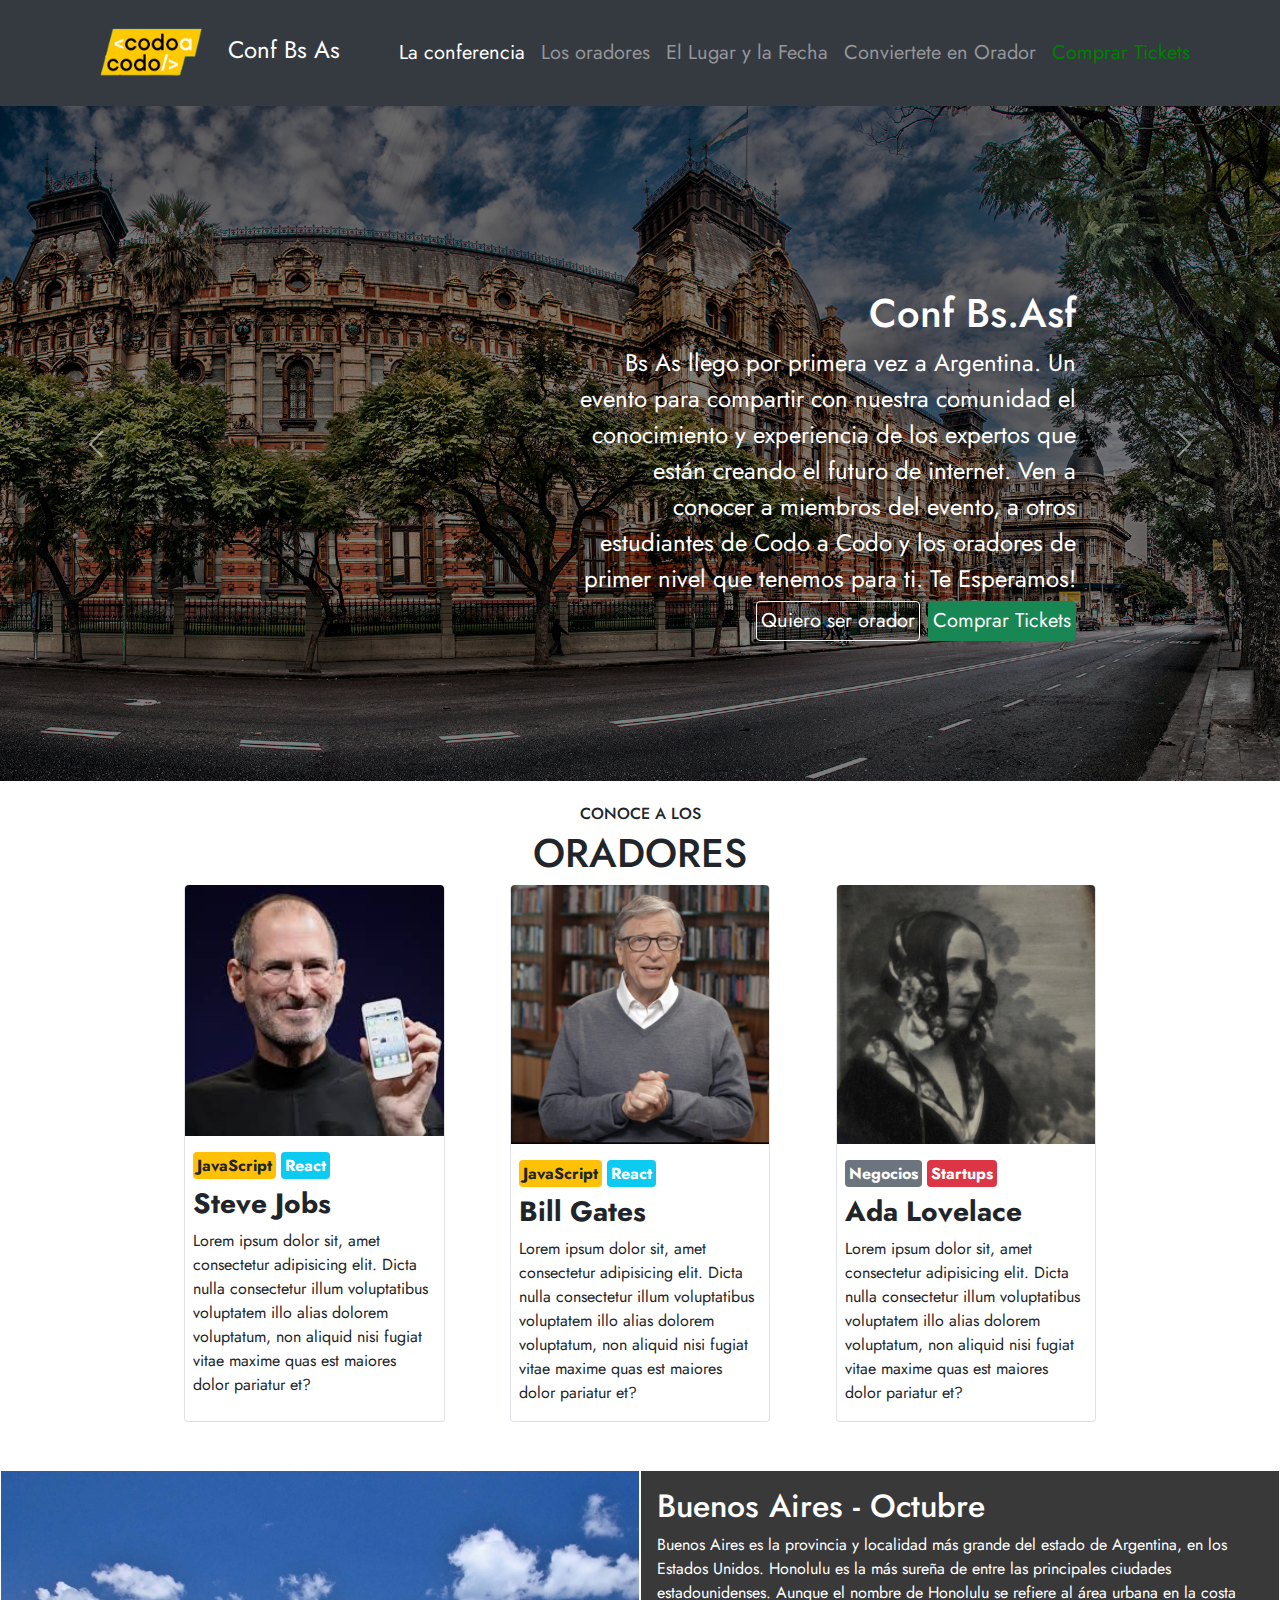
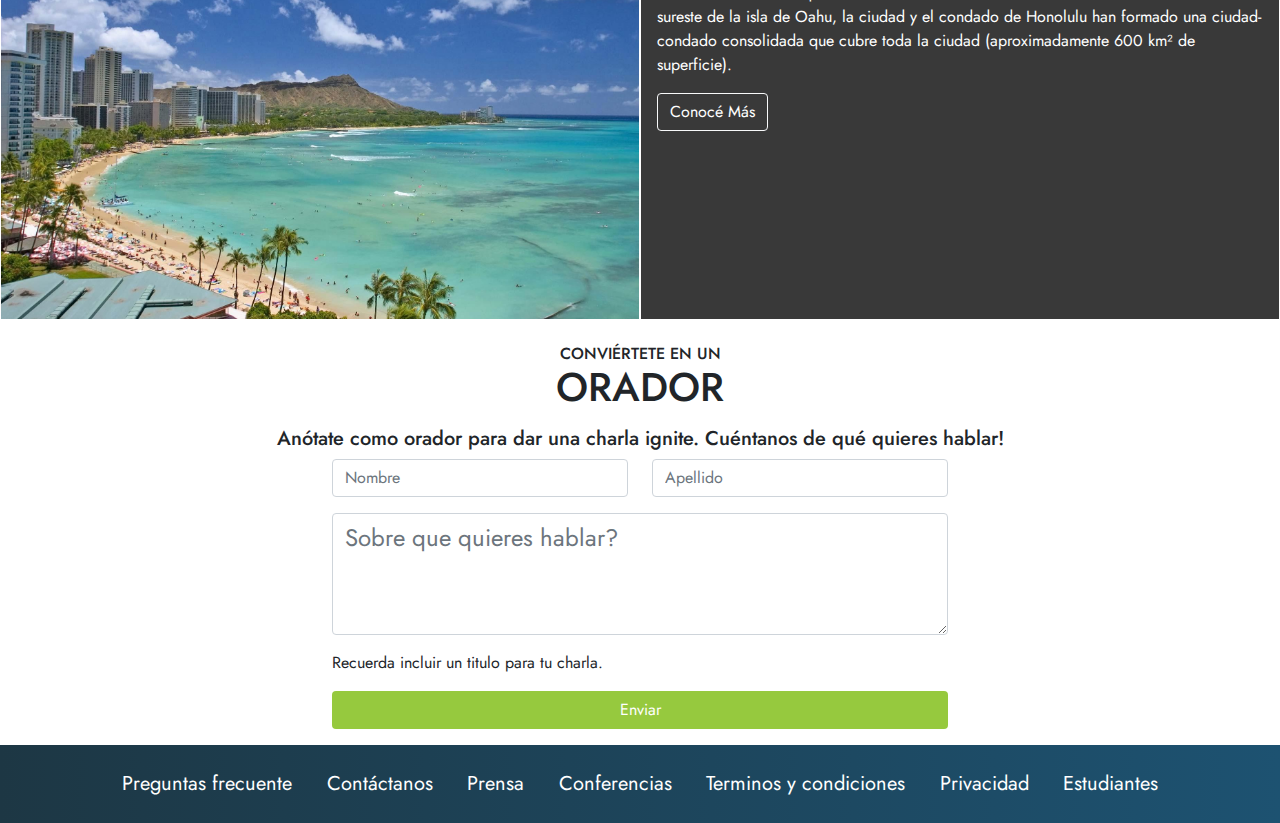
==== index.html @ 2b35a5bc "Primera version del proyecto" ====
<!doctype  html>
<html lang="es">
    <head>
        <meta charset="utf-8">
        <meta http-equiv="X-UA-Compatible" content="IE=edge">
        <meta name="viewport" content="width=device-width, initial-scale=1.0">
        <title>Proyecto</title>
        <link rel="shortcut icon" href="favicon.ico" type="image/x-icon">
        <link href="./css/bootstrap.min.css" rel="stylesheet">
        <link rel="stylesheet" href="./css/style.css"> 
    </head>
    <body>      
        <header>
            <nav class="navbar navbar-expand-lg navbar-light">
                <div class="container-fluid container-lg">
                  <a class="navbar-brand" href="#">
                    <img src="./assets/img/codoacodo.png" alt="Logo de codo a codo" width="140" height="auto">
                    <span class="text-white fs-4">Conf Bs As</span>
                  </a>
                  <button class="navbar-toggler" type="button" data-bs-toggle="collapse" data-bs-target="#navbarNav" aria-controls="navbarNav" aria-expanded="false" aria-label="Toggle navigation">
                    <span class="navbar-toggler-icon"></span>
                  </button>
                  <div class="collapse navbar-collapse justify-content-end" id="navbarNav">
                    <ul class="navbar-nav">
                      <li class="nav-item">
                        <a class="nav-link fs-5 active" aria-current="page" href="#">La conferencia</a>
                      </li>
                      <li class="nav-item">
                        <a class="nav-link fs-5" href="#speakers">Los oradores</a>
                      </li>
                      <li class="nav-item">
                        <a class="nav-link fs-5" href="#placeDate">El Lugar y la Fecha</a>
                      </li>

                      <li class="nav-item">
                        <a class="nav-link fs-5" href="#form">Conviertete en Orador</a>
                      </li>

                      <li class="nav-item">
                        <a class="nav-link fs-5" href="./pages/comprar_tickets.html">Comprar Tickets</a>
                      </li>
                    </ul>
                  </div>
                </div>
            </nav>   
            <div id="carouselExampleControls" class="carousel slide" data-bs-ride="carousel">
                <div class="carousel-inner">
                    <div class="carousel-item active carrousel-item-img-one">
                        <div class="carousel-caption">
                            <div class="container">
                                <div class="row justify-content-center justify-content-sm-end">
                                    <div class="col-8 col-lg-12 d-flex justify-content-center justify-content-sm-end">
                                        <h1>Conf Bs.Asf</h1>
                                    </div>
                                    <div class="col-8 col-md-10 col-lg-10 col-xl-7 d-none d-md-block text-end mb-1 fs-4">
                                            Bs As llego por primera vez a Argentina. Un evento para compartir con nuestra comunidad el conocimiento y experiencia de los expertos que están 
                                            creando el futuro de internet. Ven a conocer a miembros del evento, a otros estudiantes de Codo a Codo y los oradores de primer nivel que tenemos para ti. 
                                            Te Esperamos! 
                                    </div>
                                    <div class="col-12 d-flex justify-content-center align-items-start justify-content-sm-end">
                                        <a href="#form" class="btn btn-outline-light text-white fs-5 mb-2 p-1">Quiero ser orador</a>
                                        <a href="./pages/comprar_tickets.html" class="btn btn-success text-white fs-5 ms-1 ms-md-2 p-1">Comprar Tickets</a>
                                    </div>                         
                                </div>
                            </div>                         
                        </div>
                    </div>
                    <div class="carousel-item carrousel-item-img-two">
                        <div class="carousel-caption">
                            <div class="container">
                                <div class="row justify-content-center justify-content-sm-end">
                                    <div class="col-8 col-lg-12 d-flex justify-content-center justify-content-sm-end">
                                        <h1>Conf Bs.Asf</h1>
                                    </div>
                                    <div class="col-8 col-md-10 col-lg-10 col-xl-7 d-none d-md-block text-end mb-1 fs-4">
                                            Bs As llego por primera vez a Argentina. Un evento para compartir con nuestra comunidad el conocimiento y experiencia de los expertos que están 
                                            creando el futuro de internet. Ven a conocer a miembros del evento, a otros estudiantes de Codo a Codo y los oradores de primer nivel que tenemos para ti. 
                                            Te Esperamos! 
                                    </div>
                                    <div class="col-12 d-flex justify-content-center align-items-start justify-content-sm-end">
                                        <a href="#form" class="btn btn-outline-light text-white fs-5 mb-2 p-1">Quiero ser orador</a>
                                        <a href="./pages/comprar_tickets.html" class="btn btn-success text-white fs-5 ms-1 ms-md-2 p-1">Comprar Tickets</a>
                                    </div>                         
                                </div>
                            </div>                         
                        </div>
                    </div>
                    <div class="carousel-item carrousel-item-img-three">
                        <div class="carousel-caption">
                            <div class="container">
                                <div class="row justify-content-center justify-content-sm-end">
                                    <div class="col-8 col-lg-12 d-flex justify-content-center justify-content-sm-end">
                                        <h1>Conf Bs.Asf</h1>
                                    </div>
                                    <div class="col-8 col-md-10 col-lg-10 col-xl-7 d-none d-md-block text-end mb-1 fs-4">
                                            Bs As llego por primera vez a Argentina. Un evento para compartir con nuestra comunidad el conocimiento y experiencia de los expertos que están 
                                            creando el futuro de internet. Ven a conocer a miembros del evento, a otros estudiantes de Codo a Codo y los oradores de primer nivel que tenemos para ti. 
                                            Te Esperamos! 
                                    </div>
                                    <div class="col-12 d-flex justify-content-center align-items-start justify-content-sm-end">
                                        <a href="#form" class="btn btn-outline-light text-white fs-5 mb-2 p-1">Quiero ser orador</a>
                                        <a href="./pages/comprar_tickets.html" class="btn btn-success text-white fs-5 ms-1 ms-md-2 p-1">Comprar Tickets</a>
                                    </div>                         
                                </div>
                            </div>                         
                        </div>
                    </div>
                </div>
                <button class="carousel-control-prev" type="button" data-bs-target="#carouselExampleControls" data-bs-slide="prev">
                    <span class="carousel-control-prev-icon" aria-hidden="true"></span>
                    <span class="visually-hidden">Previous</span>
                </button>
                <button class="carousel-control-next" type="button" data-bs-target="#carouselExampleControls" data-bs-slide="next">
                    <span class="carousel-control-next-icon" aria-hidden="true"></span>
                    <span class="visually-hidden">Next</span>
                </button>
            </div>        
        </header>
        <main>
            <section id="speakers" class="container-fluid mb-4">
                <div class="row">
                    <div class="col-12">
                        <h2 class="text-center fs-1">
                            <span class="fs-6">
                                CONOCE A LOS
                            </span>
                            <br> 
                            ORADORES
                        </h2>
                    </div> 
                </div>
                <div class="row justify-content-center">
                    <div class="col-10 col-sm-8 col-md-12 col-lg-10 d-md-flex justify-content-sm-evenly">
                        <div class="col-12 col-md-3 col-lg-3 card border border-top-0 rounded mb-4">
                            <img src="./assets/img/steve.jpg" alt="Imagen de Steve Jobs" class="rounded-top">
                            <div class="card-body card-body-fix">
                                <h6 class="d-inline-block bg-warning rounded p-1 fw-bold">JavaScript</h6>
                                <h6 class="d-inline-block bg-info rounded p-1 fw-bold text-white">React</h6>
                                <h3 class="card-title fw-bold">Steve Jobs</h3>
                                <p class="card-text">Lorem ipsum dolor sit, amet consectetur adipisicing elit. Dicta nulla consectetur illum voluptatibus voluptatem illo alias dolorem voluptatum, non aliquid nisi fugiat vitae maxime quas est maiores dolor pariatur et?</p>
                            </div>
                        </div>
                        <div class="col-12 col-md-3 col-lg-3 card border border-top-0 rounded mb-4">
                            <img src="./assets/img/bill.jpg" alt="Imagen de Bill Gates" class="rounded-top">
                            <div class="card-bod card-body-fix">
                                <h6 class="d-inline-block bg-warning rounded p-1 fw-bold">JavaScript</h6>
                                <h6 class="d-inline-block bg-info rounded p-1 fw-bold text-white">React</h6>
                                <h3 class="card-title fw-bold">Bill Gates</h3>
                                <p class="card-text">Lorem ipsum dolor sit, amet consectetur adipisicing elit. Dicta nulla consectetur illum voluptatibus voluptatem illo alias dolorem voluptatum, non aliquid nisi fugiat vitae maxime quas est maiores dolor pariatur et?</p>
                            </div>
                        </div>
                        <div class="col-12 col-md-3 col-lg-3 card border border-top-0 rounded mb-4">
                            <img src="./assets/img/ada.jpeg" alt="Imagen de Ada Lovelace" class="rounded-top">
                            <div class="card-body card-body-fix">
                                <h6 class="d-inline-block bg-secondary rounded p-1 fw-bold text-white">Negocios</h6>
                                <h6 class="d-inline-block bg-danger rounded p-1 fw-bold text-white">Startups</h6>
                                <h3 class="card-title fw-bold">Ada Lovelace</h3>
                                <p class="card-text">Lorem ipsum dolor sit, amet consectetur adipisicing elit. Dicta nulla consectetur illum voluptatibus voluptatem illo alias dolorem voluptatum, non aliquid nisi fugiat vitae maxime quas est maiores dolor pariatur et?</p>
                            </div>
                        </div>
                    </div>
                </div>    
           </section>
           <section id="placeDate" class="container-fluid">
                <div class="row">
                    <div class="col-12 col-md-6 placeDateLeft border border-1 border-white">                   
                    </div>
                    <div class="col-12 col-md-6 placeDateRight border border-1 border-white p-3">
                        <h2>Buenos Aires - Octubre</h2>
                        <p>
                            Buenos Aires es la provincia y localidad más grande del estado de Argentina, en los Estados Unidos. Honolulu es la más sureña de entre las principales ciudades estadounidenses. Aunque el nombre de Honolulu se refiere al área urbana en la costa sureste de la isla de Oahu, la ciudad y el condado de Honolulu han formado una ciudad-condado consolidada que cubre toda la ciudad (aproximadamente 600 km² de superficie).
                        </p>
                        <a href="#" class="btn btn-outline-light text-white">Conocé Más</a>
                    </div>
                </div>
            </section> 
            <section id="form" class="container-fluid mt-4">
                <div class="row m-2">
                    <div class="col-12 text-center">
                        <h6 class="">
                            CONVIÉRTETE EN UN
                            <br> 
                            <span class="fs-1">
                                ORADOR
                            </span>                            
                        </h6>                    
                    </div>
                </div>
                <div class="row justify-content-center">
                    <div class="col-10 text-center">
                        <h5>Anótate como orador para dar una charla ignite. Cuéntanos de qué quieres hablar!</h5>
                    </div>
                </div>
                <div class="row justify-content-center">
                    <div class="col-10 col-sm-7 col-md-5 col-lg-3 mb-3">
                        <input type="text" class="form-control" placeholder="Nombre" required>                           
                    </div>
                    <div class="col-10 col-sm-7 col-md-5 col-lg-3 mb-3">
                        <input type="text" class="form-control" placeholder="Apellido" required>                       
                    </div> 
                </div>
                <div class="row justify-content-center">
                    <div class="col-10 col-sm-7 col-md-10 col-lg-6 mb-3">
                        <textarea class="form-control fs-4" rows="3" placeholder="Sobre que quieres hablar?" required></textarea>
                    </div>
                </div>
                <div class="row justify-content-center">
                    <div class="col-10 col-sm-7 col-md-10 col-lg-6 mb-3">
                        Recuerda incluir un titulo para tu charla.
                    </div>
                </div>
                <div class="row justify-content-center">
                    <div class="col-10 col-sm-7 col-md-10 col-lg-6 mb-3">
                        <input type="submit" class="btn btn-send w-100 text-white" value="Enviar">
                    </div>
                </div>
           </section>    
        </main>       
        <footer>
            <div class="container">
                <div class="row row justify-content-center">
                    <div class="col-12">
                        <nav class="navbar navbar-expand-lg navbar-dark">
                            <div class="container-fluid d-block text-center d-md-flex">
                              <a class="nav-link text-white fs-5 p-3" href="#">
                                  Preguntas frecuente
                              </a>
                              <a class="nav-link text-white fs-5 p-3" href="#">
                                  Contáctanos
                              </a>
                              <a class="nav-link text-white fs-5 p-3" href="#">
                                  Prensa
                              </a>
                              <a class="nav-link text-white fs-5 p-3" href="#">
                                  Conferencias
                              </a>
                              <a class="nav-link text-white fs-5 p-3" href="#">
                                  Terminos y condiciones
                              </a>
                              <a class="nav-link text-white fs-5 p-3" href="#">
                                  Privacidad
                              </a>
                              <a class="nav-link text-white fs-5 p-3" href="#">
                                  Estudiantes
                              </a>
                            </div>
                          </nav>
                    </div>
                </div>                
            </div>            
        </footer>        
        <script src="./js/bootstrap.bundle.min.js"></script>
    </body>
</html>
---- css/style.css ----
@import url('https://fonts.googleapis.com/css2?family=Jost:wght@200;300;400;700&display=swap');

*{
    margin:0;
    padding:0;
    box-sizing: border-box;
}

body {
    font-family: 'Jost', sans-serif;
    font-weight: 400;
    width: 100%;
    height: 100vh;
}

/* ----------------  header ------------------------*/

header {    
    height: auto;
}

header .navbar {
    background-color: rgba(53, 58, 64, 1);    
}

.navbar-brand img {
    width: 30vw;
    max-width: 140px;
    height: auto;
}

.navbar-light .navbar-nav .nav-link {
    color:#949699;
}

.navbar-light .navbar-nav .nav-link.active{
    color: white;
}

.navbar-light .navbar-nav .nav-item:last-child a{
    color: green;
}

.carrousel-item-img-one, .carrousel-item-img-two, .carrousel-item-img-three {
    width: 100%;
    height: 40vh;
    background-size: cover;
    background-position-x: center;
    background-position-y: center;
}

.carrousel-item-img-one {
    background-image: linear-gradient(to bottom, rgba(0, 0, 0, 0.5), rgba(0, 0, 0, 0.5)), url(../assets/img/ba1.jpg);    
}

.carrousel-item-img-two {
    background-image: linear-gradient(to bottom, rgba(0, 0, 0, 0.5), rgba(0, 0, 0, 0.5)), url(../assets/img/ba2.jpg);    
}

.carrousel-item-img-three {
    background-image: linear-gradient(to bottom, rgba(0, 0, 0, 0.5), rgba(0, 0, 0, 0.5)), url(../assets/img/ba3.jpg);    
}

/* ------------------- Speakers ------------------------*/

.card-body-fix {
    padding: 1rem 1rem;
}

/* -------------------- Place --------------------------*/

.placeDateLeft {
    background-image:url("../assets/img/honolulu.jpg");
    background-size: cover;
    background-position: center bottom;
    background-repeat: no-repeat;
    height: 35vh;
}

.placeDateRight {
    background-color: rgb(57, 57, 57);
    color:white;
    height: auto;
}

.placeDateRight a {
    margin-bottom: 2rem;
}

/* -------------------- Form --------------------------*/

.btn-send {
    background-color: #96c93e;
}

/* -------------------- Footer --------------------------*/

footer {
    background-image: linear-gradient(to right, rgba(29,55,68, 1), rgba(29,82,113,1));
}

@media screen and (min-width: 767px ) {
    .placeDateLeft, .placeDateRight {
        height: 50vh;
    }

    .placeDateLeft {
        background-position: left bottom;
    }

   .carrousel-item-img-one, .carrousel-item-img-two, .carrousel-item-img-three {
        height: 50vh;
    }

    .card-body-fix {
        padding: 1rem 0.5rem;
    }
}

@media screen and (min-width: 992px ) {
    .carrousel-item-img-one, .carrousel-item-img-two, .carrousel-item-img-three {
        height: 75vh;
    }

    .carousel-caption {
        bottom: 7rem;
    }
}
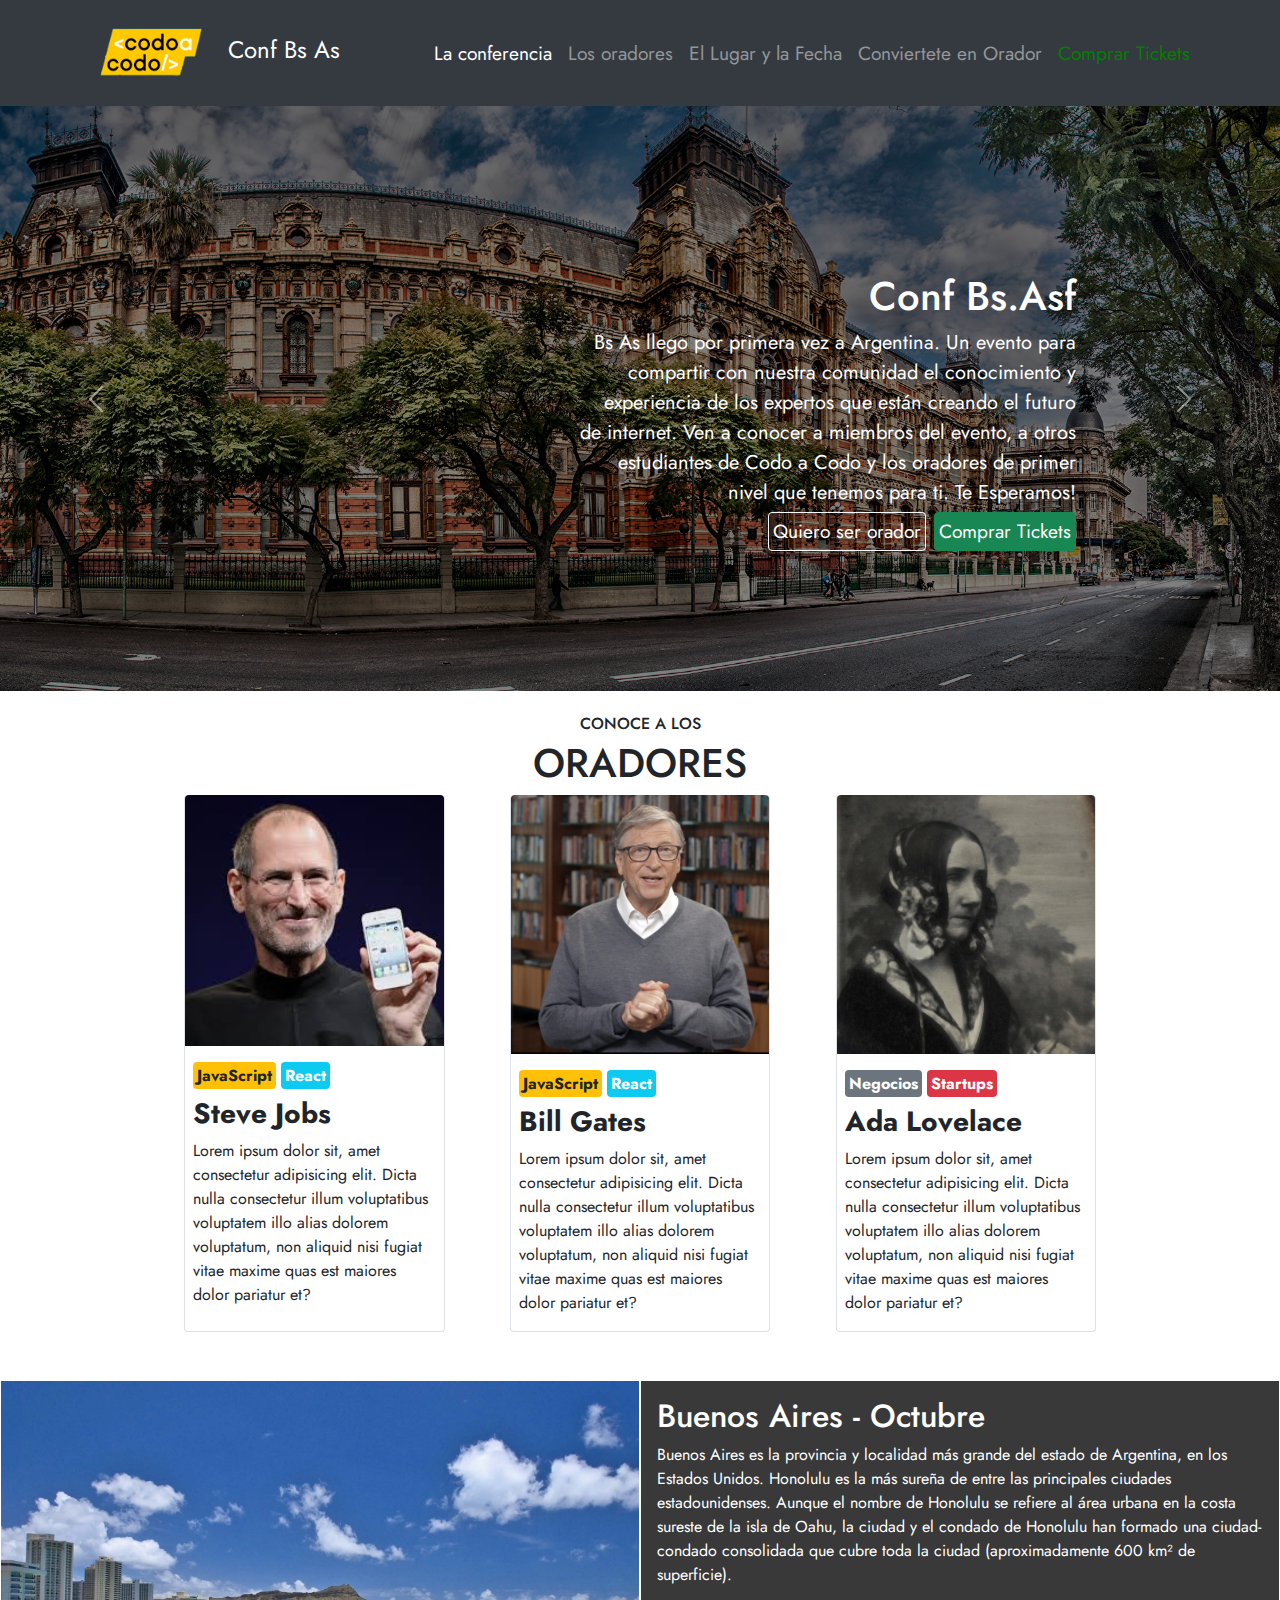
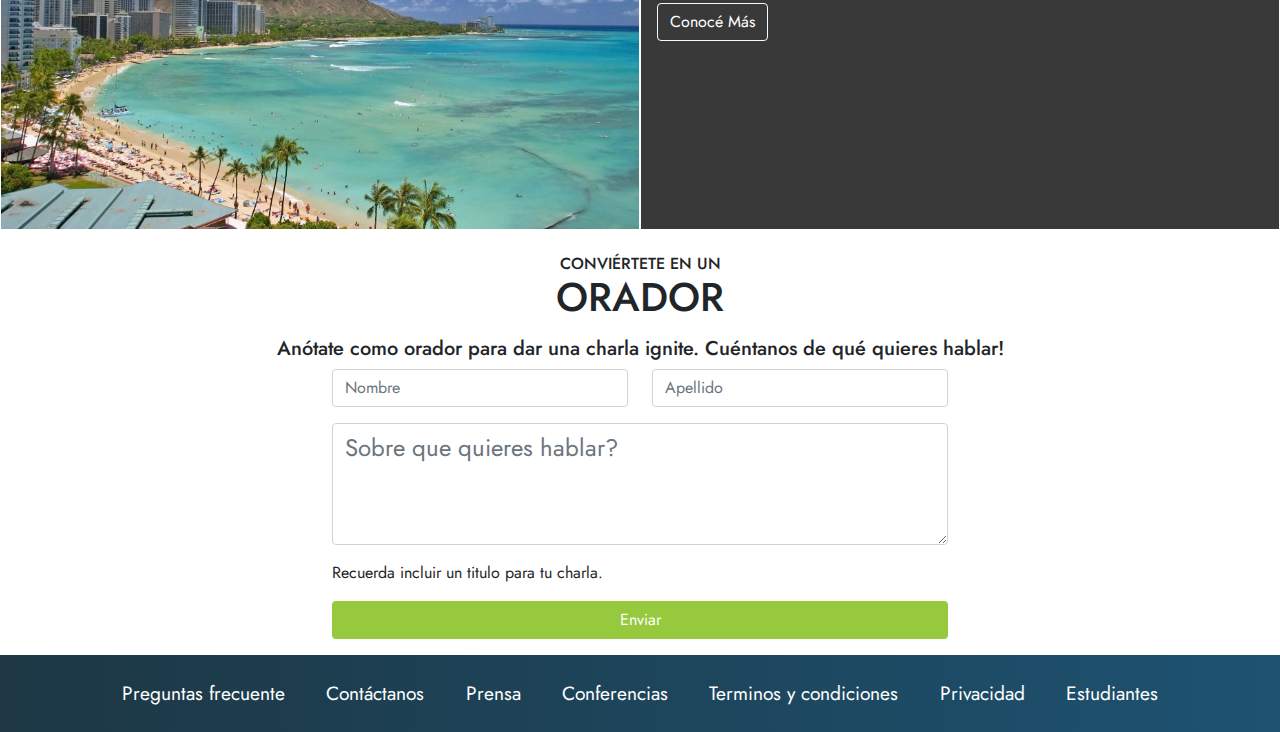
==== commit d5bc598e: "Ajuste de fuentes, Ajuste en la visualización horizontal" ====
--- a/index.html
+++ b/index.html
@@ -23,21 +23,21 @@
                   <div class="collapse navbar-collapse justify-content-end" id="navbarNav">
                     <ul class="navbar-nav">
                       <li class="nav-item">
-                        <a class="nav-link fs-5 active" aria-current="page" href="#">La conferencia</a>
-                      </li>
-                      <li class="nav-item">
-                        <a class="nav-link fs-5" href="#speakers">Los oradores</a>
-                      </li>
-                      <li class="nav-item">
-                        <a class="nav-link fs-5" href="#placeDate">El Lugar y la Fecha</a>
+                        <a class="nav-link fsNavHeader active" aria-current="page" href="#">La conferencia</a>
+                      </li>
+                      <li class="nav-item">
+                        <a class="nav-link fsNavHeader" href="#speakers">Los oradores</a>
+                      </li>
+                      <li class="nav-item">
+                        <a class="nav-link fsNavHeader" href="#placeDate">El Lugar y la Fecha</a>
                       </li>
 
                       <li class="nav-item">
-                        <a class="nav-link fs-5" href="#form">Conviertete en Orador</a>
+                        <a class="nav-link fsNavHeader" href="#form">Conviertete en Orador</a>
                       </li>
 
                       <li class="nav-item">
-                        <a class="nav-link fs-5" href="./pages/comprar_tickets.html">Comprar Tickets</a>
+                        <a class="nav-link fsNavHeader" href="./pages/comprar_tickets.html">Comprar Tickets</a>
                       </li>
                     </ul>
                   </div>
@@ -52,14 +52,14 @@
                                     <div class="col-8 col-lg-12 d-flex justify-content-center justify-content-sm-end">
                                         <h1>Conf Bs.Asf</h1>
                                     </div>
-                                    <div class="col-8 col-md-10 col-lg-10 col-xl-7 d-none d-md-block text-end mb-1 fs-4">
+                                    <div class="col-8 col-md-10 col-lg-10 col-xl-7 d-none d-md-block text-end mb-1 fs-5">
                                             Bs As llego por primera vez a Argentina. Un evento para compartir con nuestra comunidad el conocimiento y experiencia de los expertos que están 
                                             creando el futuro de internet. Ven a conocer a miembros del evento, a otros estudiantes de Codo a Codo y los oradores de primer nivel que tenemos para ti. 
                                             Te Esperamos! 
                                     </div>
                                     <div class="col-12 d-flex justify-content-center align-items-start justify-content-sm-end">
-                                        <a href="#form" class="btn btn-outline-light text-white fs-5 mb-2 p-1">Quiero ser orador</a>
-                                        <a href="./pages/comprar_tickets.html" class="btn btn-success text-white fs-5 ms-1 ms-md-2 p-1">Comprar Tickets</a>
+                                        <a href="#form" class="btn btn-outline-light btnSpeaker text-white mb-2 p-1">Quiero ser orador</a>
+                                        <a href="./pages/comprar_tickets.html" class="btn btn-success btnBuytickets text-white ms-1 ms-md-2 p-1">Comprar Tickets</a>
                                     </div>                         
                                 </div>
                             </div>                         
@@ -72,14 +72,14 @@
                                     <div class="col-8 col-lg-12 d-flex justify-content-center justify-content-sm-end">
                                         <h1>Conf Bs.Asf</h1>
                                     </div>
-                                    <div class="col-8 col-md-10 col-lg-10 col-xl-7 d-none d-md-block text-end mb-1 fs-4">
+                                    <div class="col-8 col-md-10 col-lg-10 col-xl-7 d-none d-md-block text-end mb-1 fs-5">
                                             Bs As llego por primera vez a Argentina. Un evento para compartir con nuestra comunidad el conocimiento y experiencia de los expertos que están 
                                             creando el futuro de internet. Ven a conocer a miembros del evento, a otros estudiantes de Codo a Codo y los oradores de primer nivel que tenemos para ti. 
                                             Te Esperamos! 
                                     </div>
                                     <div class="col-12 d-flex justify-content-center align-items-start justify-content-sm-end">
-                                        <a href="#form" class="btn btn-outline-light text-white fs-5 mb-2 p-1">Quiero ser orador</a>
-                                        <a href="./pages/comprar_tickets.html" class="btn btn-success text-white fs-5 ms-1 ms-md-2 p-1">Comprar Tickets</a>
+                                        <a href="#form" class="btn btn-outline-light btnSpeaker text-white mb-2 p-1">Quiero ser orador</a>
+                                        <a href="./pages/comprar_tickets.html" class="btn btn-success btnBuytickets text-white ms-1 ms-md-2 p-1">Comprar Tickets</a>
                                     </div>                         
                                 </div>
                             </div>                         
@@ -92,14 +92,14 @@
                                     <div class="col-8 col-lg-12 d-flex justify-content-center justify-content-sm-end">
                                         <h1>Conf Bs.Asf</h1>
                                     </div>
-                                    <div class="col-8 col-md-10 col-lg-10 col-xl-7 d-none d-md-block text-end mb-1 fs-4">
+                                    <div class="col-8 col-md-10 col-lg-10 col-xl-7 d-none d-md-block text-end mb-1 fs-5">
                                             Bs As llego por primera vez a Argentina. Un evento para compartir con nuestra comunidad el conocimiento y experiencia de los expertos que están 
                                             creando el futuro de internet. Ven a conocer a miembros del evento, a otros estudiantes de Codo a Codo y los oradores de primer nivel que tenemos para ti. 
                                             Te Esperamos! 
                                     </div>
                                     <div class="col-12 d-flex justify-content-center align-items-start justify-content-sm-end">
-                                        <a href="#form" class="btn btn-outline-light text-white fs-5 mb-2 p-1">Quiero ser orador</a>
-                                        <a href="./pages/comprar_tickets.html" class="btn btn-success text-white fs-5 ms-1 ms-md-2 p-1">Comprar Tickets</a>
+                                        <a href="#form" class="btn btn-outline-light btnSpeaker text-white mb-2 p-1">Quiero ser orador</a>
+                                        <a href="./pages/comprar_tickets.html" class="btn btn-success btnBuytickets text-white ms-1 ms-md-2 p-1">Comprar Tickets</a>
                                     </div>                         
                                 </div>
                             </div>                         
@@ -130,7 +130,7 @@
                     </div> 
                 </div>
                 <div class="row justify-content-center">
-                    <div class="col-10 col-sm-8 col-md-12 col-lg-10 d-md-flex justify-content-sm-evenly">
+                    <div class="col-9 col-sm-8 col-md-12 col-lg-10 d-md-flex justify-content-sm-evenly">
                         <div class="col-12 col-md-3 col-lg-3 card border border-top-0 rounded mb-4">
                             <img src="./assets/img/steve.jpg" alt="Imagen de Steve Jobs" class="rounded-top">
                             <div class="card-body card-body-fix">
@@ -188,7 +188,9 @@
                 </div>
                 <div class="row justify-content-center">
                     <div class="col-10 text-center">
-                        <h5>Anótate como orador para dar una charla ignite. Cuéntanos de qué quieres hablar!</h5>
+                        <h5>
+                            Anótate como orador para dar una charla ignite. Cuéntanos de qué quieres hablar!
+                        </h5>
                     </div>
                 </div>
                 <div class="row justify-content-center">
@@ -222,25 +224,25 @@
                     <div class="col-12">
                         <nav class="navbar navbar-expand-lg navbar-dark">
                             <div class="container-fluid d-block text-center d-md-flex">
-                              <a class="nav-link text-white fs-5 p-3" href="#">
+                              <a class="nav-link fsNavFooter text-white p-md-3" href="#">
                                   Preguntas frecuente
                               </a>
-                              <a class="nav-link text-white fs-5 p-3" href="#">
+                              <a class="nav-link fsNavFooter text-white p-md-3" href="#">
                                   Contáctanos
                               </a>
-                              <a class="nav-link text-white fs-5 p-3" href="#">
+                              <a class="nav-link fsNavFooter text-white p-md-3" href="#">
                                   Prensa
                               </a>
-                              <a class="nav-link text-white fs-5 p-3" href="#">
+                              <a class="nav-link fsNavFooter text-white p-md-3" href="#">
                                   Conferencias
                               </a>
-                              <a class="nav-link text-white fs-5 p-3" href="#">
+                              <a class="nav-link fsNavFooter text-white p-md-3" href="#">
                                   Terminos y condiciones
                               </a>
-                              <a class="nav-link text-white fs-5 p-3" href="#">
+                              <a class="nav-link fsNavFooter text-white p-md-3" href="#">
                                   Privacidad
                               </a>
-                              <a class="nav-link text-white fs-5 p-3" href="#">
+                              <a class="nav-link fsNavFooter text-white p-md-3" href="#">
                                   Estudiantes
                               </a>
                             </div>
--- a/css/style.css
+++ b/css/style.css
@@ -39,6 +39,10 @@
 
 .navbar-light .navbar-nav .nav-item:last-child a{
     color: green;
+}
+
+.fsNavHeader, .btnSpeaker, .btnBuytickets {
+    font-size: 0.9em;
 }
 
 .carrousel-item-img-one, .carrousel-item-img-two, .carrousel-item-img-three {
@@ -99,7 +103,17 @@
     background-image: linear-gradient(to right, rgba(29,55,68, 1), rgba(29,82,113,1));
 }
 
-@media screen and (min-width: 767px ) {
+.fsNavFooter {
+    font-size: 0.9em;
+}
+
+/*@media screen and (max-width: 600px) {
+    .carrousel-item-img-one, .carrousel-item-img-two, .carrousel-item-img-three {
+        height: 40vh;
+    }
+}*/
+
+@media screen and (min-width: 768px ) {
     .placeDateLeft, .placeDateRight {
         height: 50vh;
     }
@@ -108,21 +122,49 @@
         background-position: left bottom;
     }
 
-   .carrousel-item-img-one, .carrousel-item-img-two, .carrousel-item-img-three {
+   /*.carrousel-item-img-one, .carrousel-item-img-two, .carrousel-item-img-three {
         height: 50vh;
-    }
+    }*/
 
     .card-body-fix {
         padding: 1rem 0.5rem;
+    }
+
+    .fsNavHeader, .btnSpeaker, .btnBuytickets {
+        font-size: 1em;
+    }
+
+    .fsNavFooter {
+        font-size: 1em;
     }
 }
 
 @media screen and (min-width: 992px ) {
     .carrousel-item-img-one, .carrousel-item-img-two, .carrousel-item-img-three {
-        height: 75vh;
+        height: 65vh;
     }
 
     .carousel-caption {
         bottom: 7rem;
     }
+}
+
+@media screen and (min-width: 1200px) {
+    .fsNavHeader, .btnSpeaker, .btnBuytickets {
+        font-size: 1.2em;
+    }
+
+    .fsNavFooter {
+        font-size: 1.2em;
+    }
+}
+
+@media screen and (max-width: 992px) and (orientation: landscape) {
+    .carrousel-item-img-one, .carrousel-item-img-two, .carrousel-item-img-three {
+        height: 90vh;
+    }
+
+    .placeDateLeft, .placeDateRight {
+        height: 85vh;
+    }
 }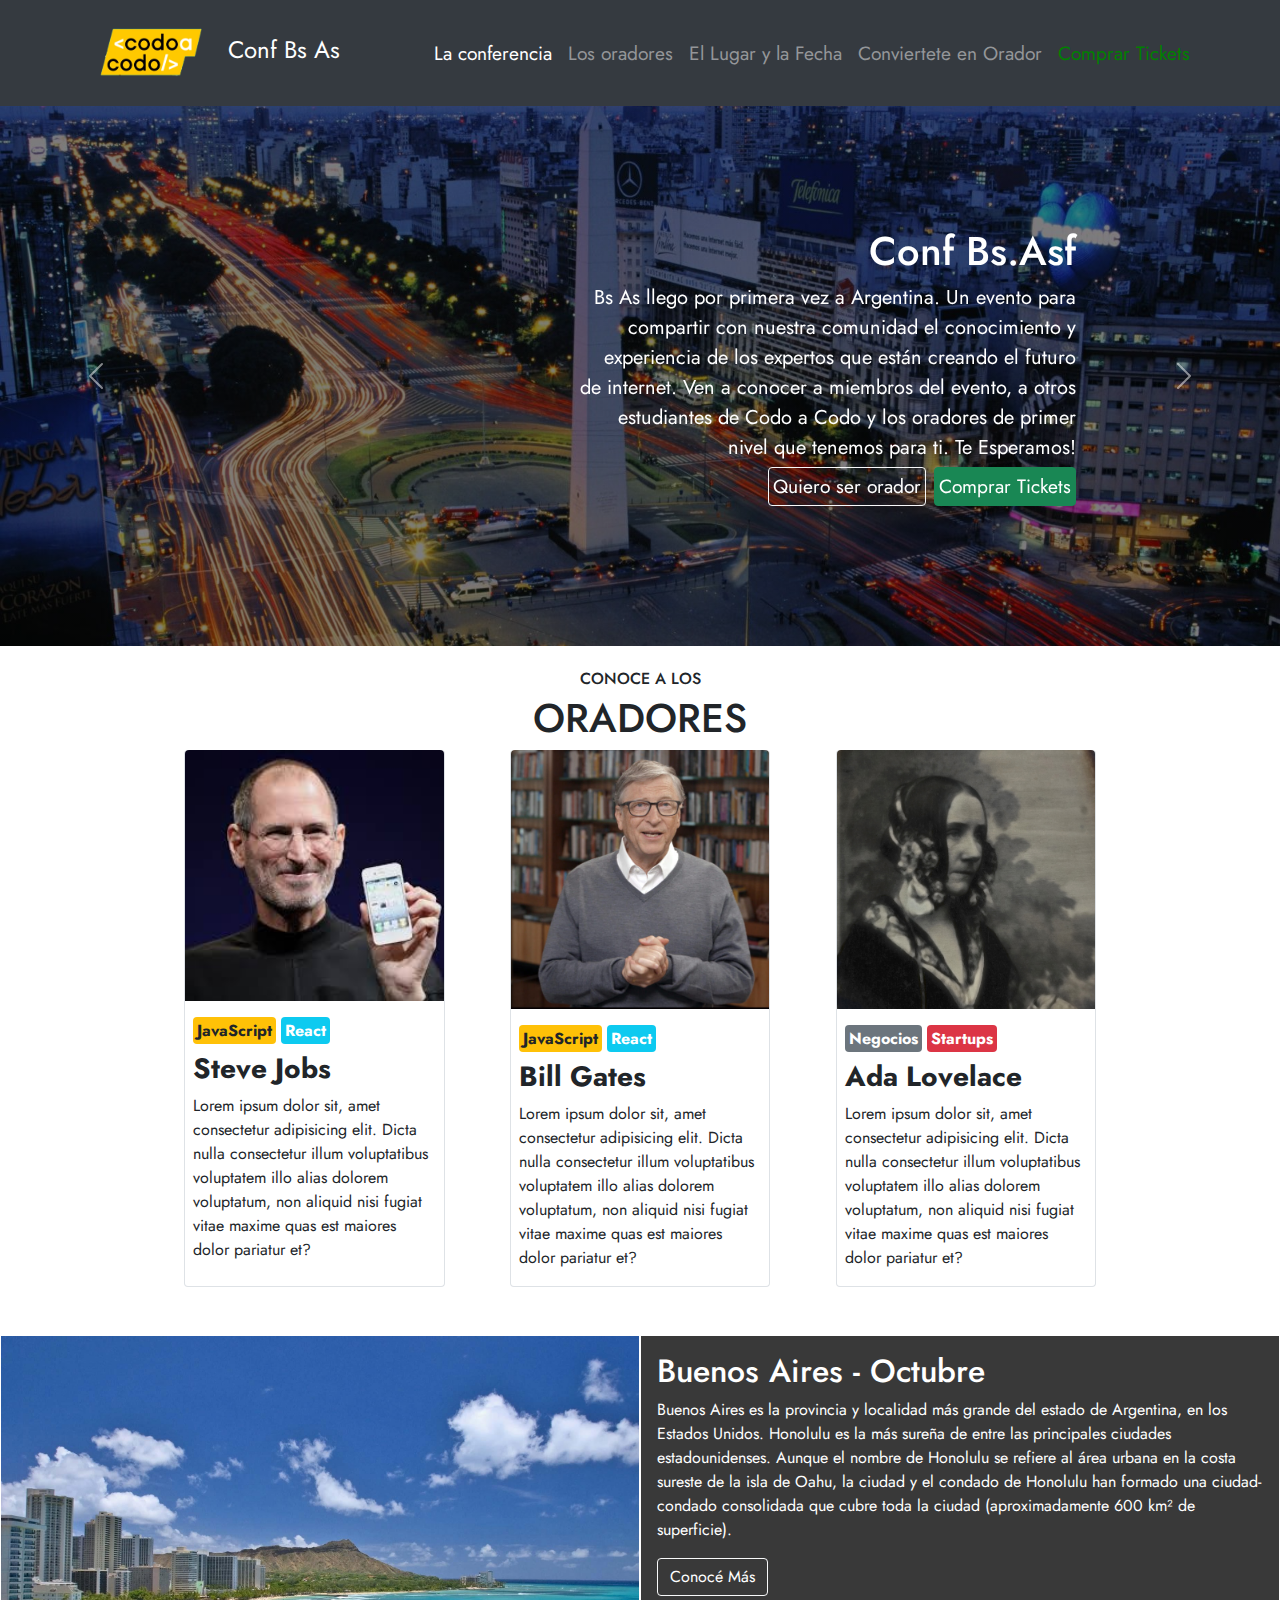
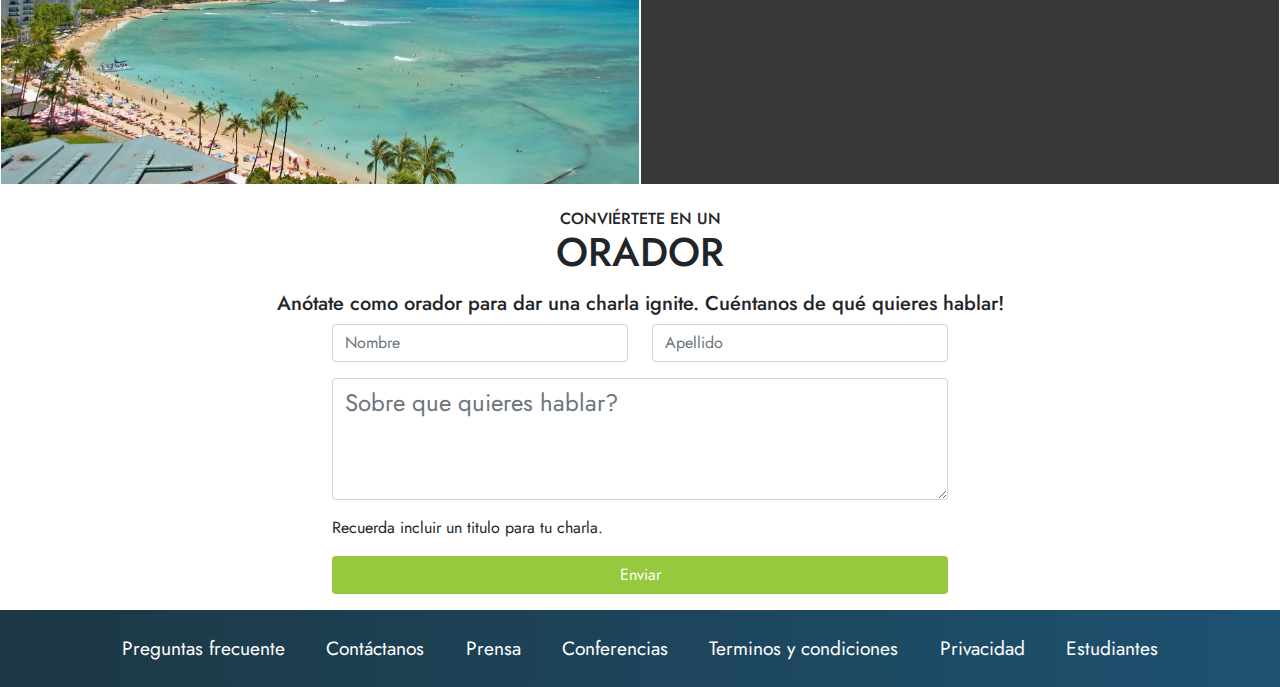
==== commit 773aadcb: "Ajuste visuales, se elimina la media query orientacion horizontal" ====
--- a/index.html
+++ b/index.html
@@ -65,7 +65,7 @@
                             </div>                         
                         </div>
                     </div>
-                    <div class="carousel-item carrousel-item-img-two">
+                    <div class="carousel-item  active carrousel-item-img-two">
                         <div class="carousel-caption">
                             <div class="container">
                                 <div class="row justify-content-center justify-content-sm-end">
@@ -85,7 +85,7 @@
                             </div>                         
                         </div>
                     </div>
-                    <div class="carousel-item carrousel-item-img-three">
+                    <div class="carousel-item  active carrousel-item-img-three">
                         <div class="carousel-caption">
                             <div class="container">
                                 <div class="row justify-content-center justify-content-sm-end">
@@ -130,7 +130,7 @@
                     </div> 
                 </div>
                 <div class="row justify-content-center">
-                    <div class="col-9 col-sm-8 col-md-12 col-lg-10 d-md-flex justify-content-sm-evenly">
+                    <div class="col-9 col-sm-7 col-md-12 col-lg-10 d-md-flex justify-content-sm-evenly">
                         <div class="col-12 col-md-3 col-lg-3 card border border-top-0 rounded mb-4">
                             <img src="./assets/img/steve.jpg" alt="Imagen de Steve Jobs" class="rounded-top">
                             <div class="card-body card-body-fix">
--- a/css/style.css
+++ b/css/style.css
@@ -107,13 +107,11 @@
     font-size: 0.9em;
 }
 
-/*@media screen and (max-width: 600px) {
+@media screen and (min-width: 768px ) {
     .carrousel-item-img-one, .carrousel-item-img-two, .carrousel-item-img-three {
-        height: 40vh;
+        height: 60vh;
     }
-}*/
 
-@media screen and (min-width: 768px ) {
     .placeDateLeft, .placeDateRight {
         height: 50vh;
     }
@@ -121,10 +119,6 @@
     .placeDateLeft {
         background-position: left bottom;
     }
-
-   /*.carrousel-item-img-one, .carrousel-item-img-two, .carrousel-item-img-three {
-        height: 50vh;
-    }*/
 
     .card-body-fix {
         padding: 1rem 0.5rem;
@@ -146,6 +140,12 @@
 
     .carousel-caption {
         bottom: 7rem;
+    }    
+}
+
+@media screen and (min-width: 1024px) {
+    .carrousel-item-img-one, .carrousel-item-img-two, .carrousel-item-img-three {
+        height: 60vh;
     }
 }
 
@@ -157,14 +157,4 @@
     .fsNavFooter {
         font-size: 1.2em;
     }
-}
-
-@media screen and (max-width: 992px) and (orientation: landscape) {
-    .carrousel-item-img-one, .carrousel-item-img-two, .carrousel-item-img-three {
-        height: 90vh;
-    }
-
-    .placeDateLeft, .placeDateRight {
-        height: 85vh;
-    }
 }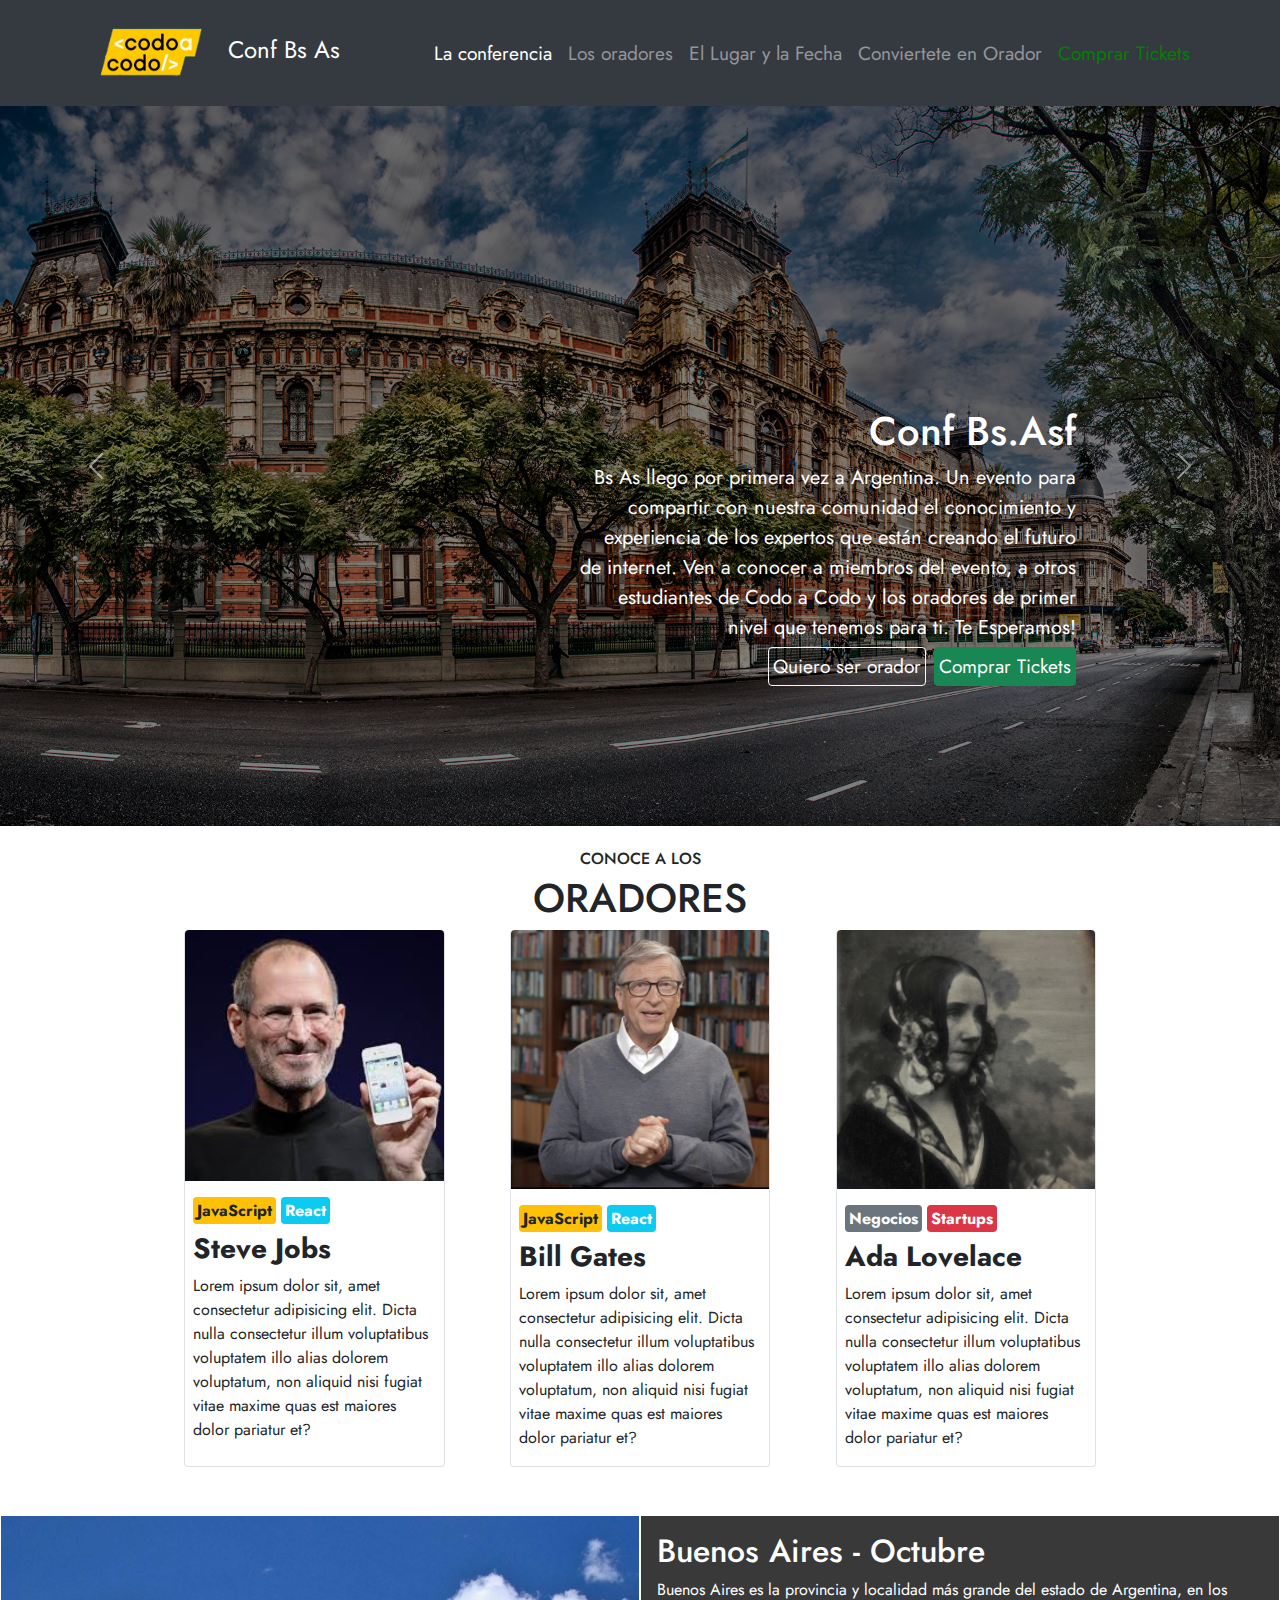
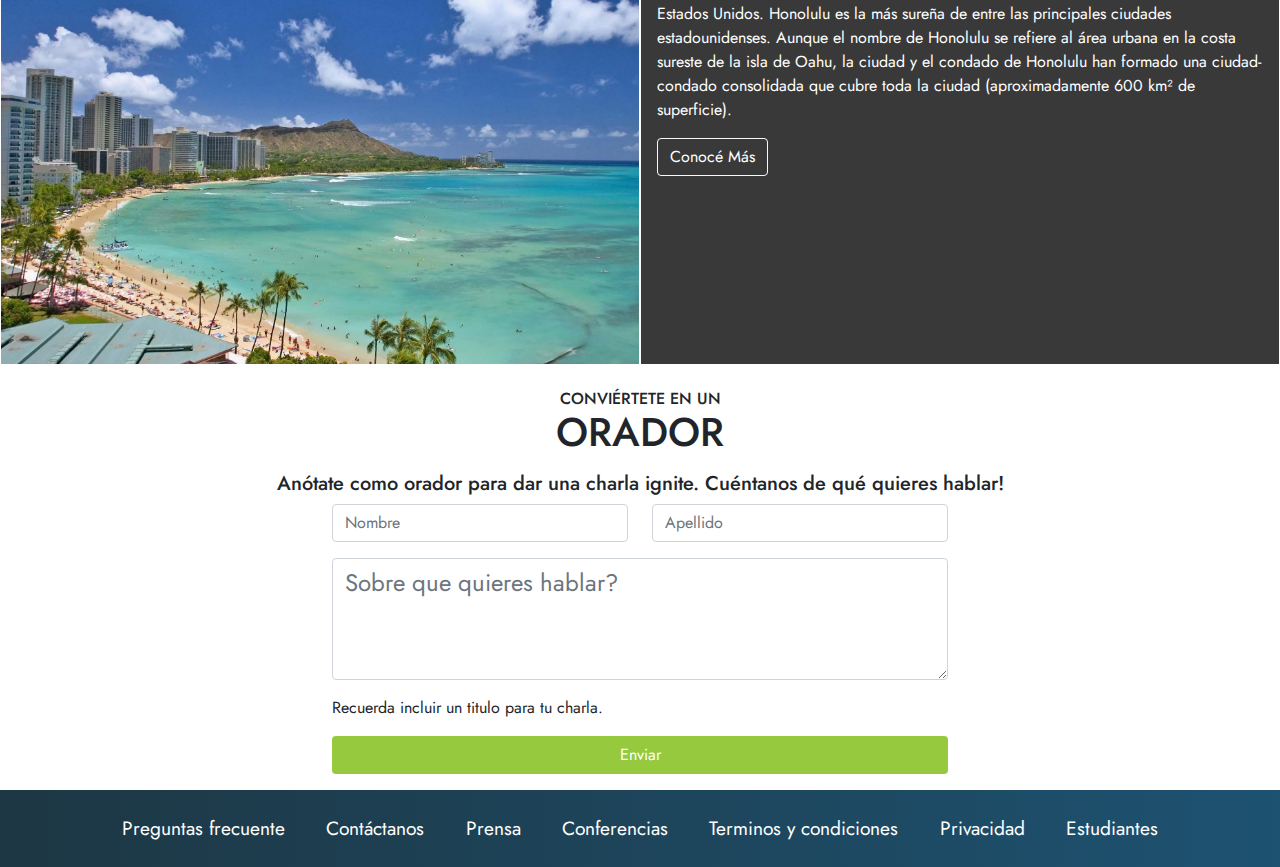
==== commit fe96ac0b: "Rollback de cambios en el carrousel" ====
--- a/index.html
+++ b/index.html
@@ -65,7 +65,7 @@
                             </div>                         
                         </div>
                     </div>
-                    <div class="carousel-item  active carrousel-item-img-two">
+                    <div class="carousel-item carrousel-item-img-two">
                         <div class="carousel-caption">
                             <div class="container">
                                 <div class="row justify-content-center justify-content-sm-end">
@@ -85,7 +85,7 @@
                             </div>                         
                         </div>
                     </div>
-                    <div class="carousel-item  active carrousel-item-img-three">
+                    <div class="carousel-item carrousel-item-img-three">
                         <div class="carousel-caption">
                             <div class="container">
                                 <div class="row justify-content-center justify-content-sm-end">
--- a/css/style.css
+++ b/css/style.css
@@ -145,7 +145,7 @@
 
 @media screen and (min-width: 1024px) {
     .carrousel-item-img-one, .carrousel-item-img-two, .carrousel-item-img-three {
-        height: 60vh;
+        height: 80vh;
     }
 }
 
